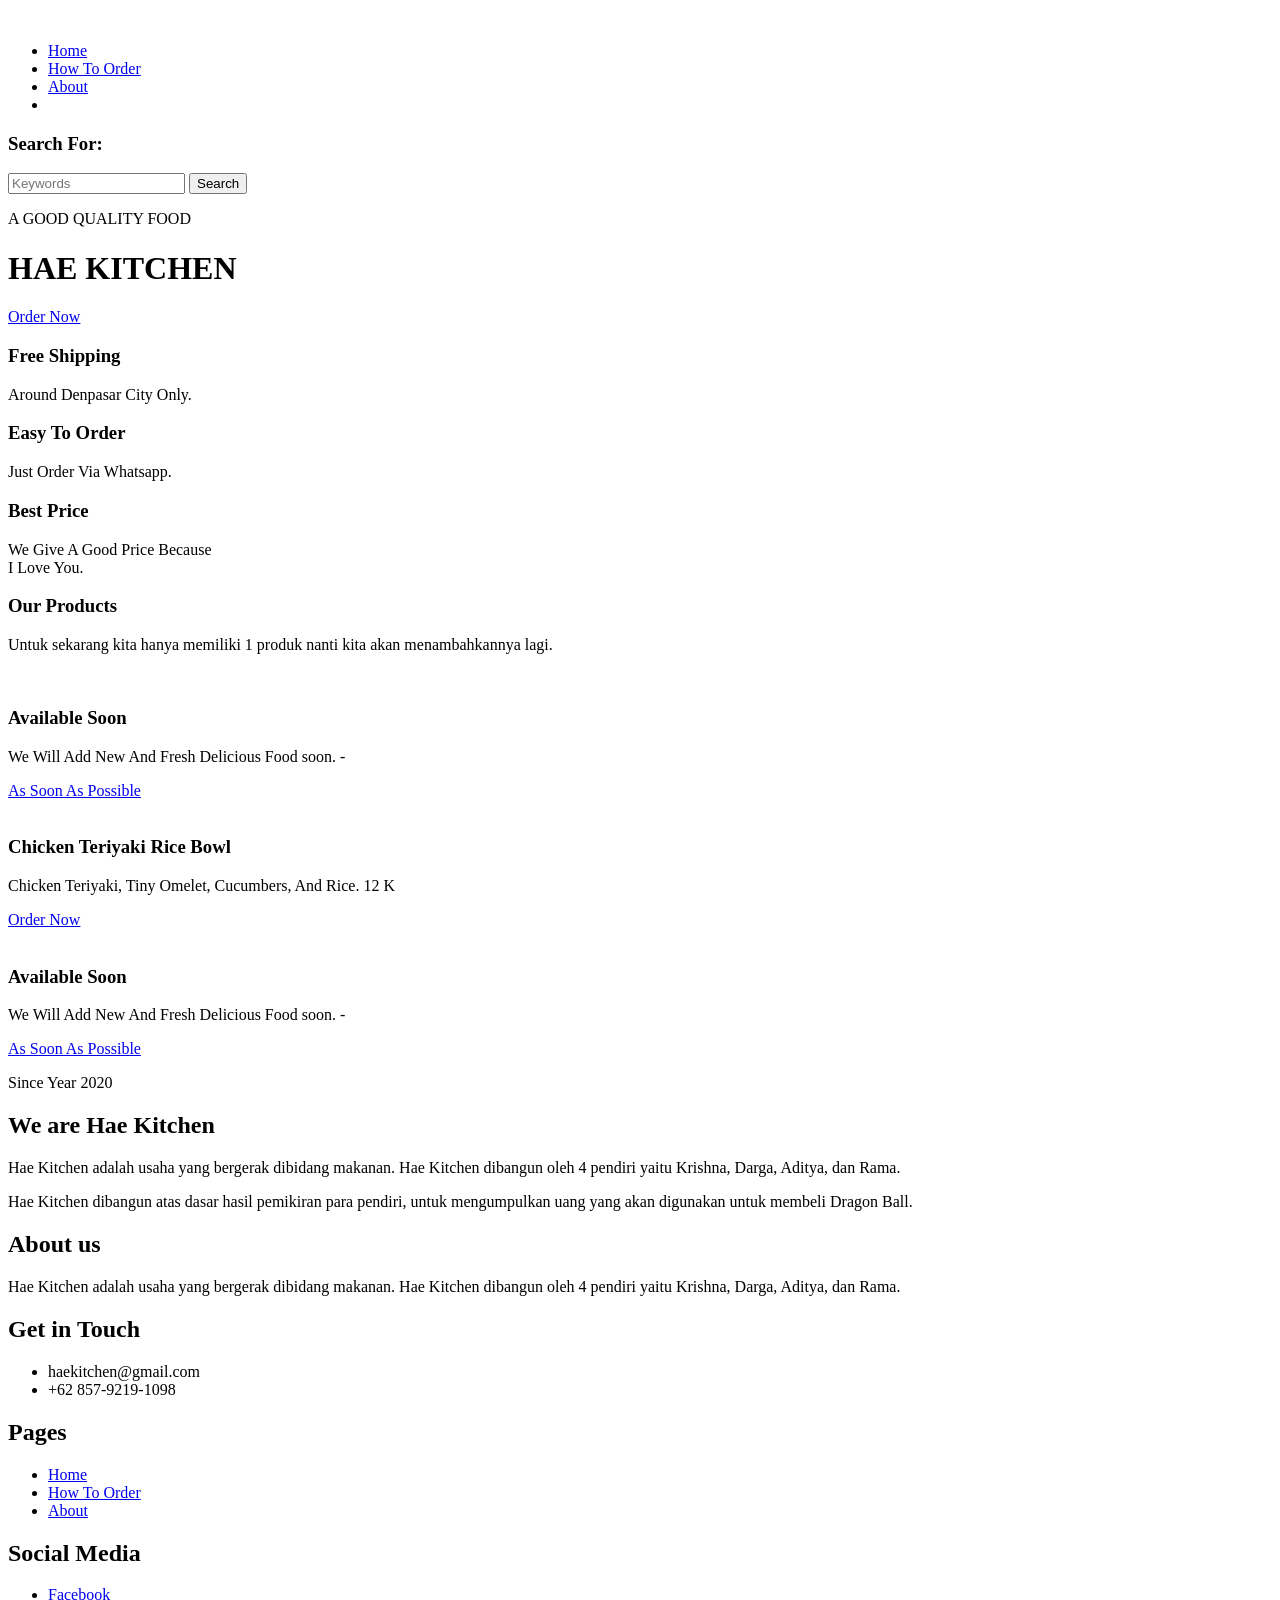
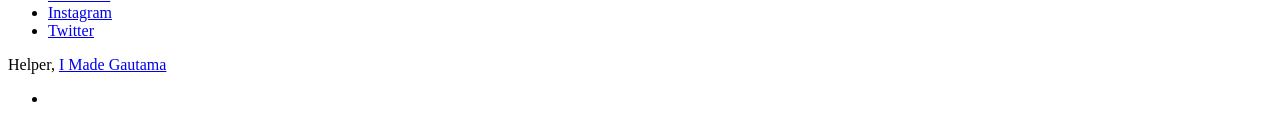
==== index.html @ 439a22c1 "Add files via upload" ====
<!DOCTYPE html>
<html lang="en">
<head>
	<meta charset="UTF-8">
	<meta http-equiv="X-UA-Compatible" content="IE=edge">
	<meta name="viewport" content="width=device-width, initial-scale=1">
	<meta name="description" content="Responsive Bootstrap4 Shop Template">

	<!-- title -->
	<title>Hae Kitchen</title>

	<!-- favicon -->
	<link rel="shortcut icon" type="image/png" href="assets/img/favicon-1.png">
	<!-- google font -->
	<link href="https://fonts.googleapis.com/css?family=Open+Sans:300,400,700" rel="stylesheet">
	<link href="https://fonts.googleapis.com/css?family=Poppins:400,700&display=swap" rel="stylesheet">
	<!-- fontawesome -->
	<link rel="stylesheet" href="assets/css/all.min.css">
	<!-- bootstrap -->
	<link rel="stylesheet" href="assets/bootstrap/css/bootstrap.min.css">
	<!-- owl carousel -->
	<link rel="stylesheet" href="assets/css/owl.carousel.css">
	<!-- magnific popup -->
	<link rel="stylesheet" href="assets/css/magnific-popup.css">
	<!-- animate css -->
	<link rel="stylesheet" href="assets/css/animate.css">
	<!-- mean menu css -->
	<link rel="stylesheet" href="assets/css/meanmenu.min.css">
	<!-- main style -->
	<link rel="stylesheet" href="assets/css/main.css">
	<!-- responsive -->
	<link rel="stylesheet" href="assets/css/responsive.css">

</head>
<body>
	
	<!--PreLoader-->
    <div class="loader">
        <div class="loader-inner">
            <div class="circle"></div>
        </div>
    </div>
    <!--PreLoader Ends-->
	
	<!-- header -->
	<div class="top-header-area" id="sticker">
		<div class="container">
			<div class="row">
				<div class="col-lg-12 col-sm-12 text-center">
					<div class="main-menu-wrap">
						<!-- logo -->
						<div class="site-logo">
							<a href="index.html">
								<img src="assets/img/logo2.png" alt="">
							</a>	
						</div>
						<!-- logo -->

						<!-- menu start -->
						<nav class="main-menu">
							<ul>
								<li><a href="index.html">Home</a></li>
								<li><a href="about.html">How To Order</a></li>
								<li><a href="#bawah">About</a></li>
								<li>
									<div class="header-icons">
										<a class="shopping-cart" href="http://gg.gg/ms18u"><i class="fas fa-shopping-cart"></i></a>
										<a class="instagram" href="https://www.instagram.com/hae.kitchen/"><i class="fab fa-instagram"></i></a>
									</div>
								</li>
							</ul>
						</nav>
						<div class="mobile-menu"></div>
						<!-- menu end -->
					</div>
				</div>
			</div>
		</div>
	</div>
	<!-- end header -->
	
	<!-- search area -->
	<div class="search-area">
		<div class="container">
			<div class="row">
				<div class="col-lg-12">
					<span class="close-btn"><i class="fas fa-window-close"></i></span>
					<div class="search-bar">
						<div class="search-bar-tablecell">
							<h3>Search For:</h3>
							<input type="text" placeholder="Keywords">
							<button type="submit">Search <i class="fas fa-search"></i></button>
						</div>
					</div>
				</div>
			</div>
		</div>
	</div>
	<!-- end search area -->

	<!-- hero area -->
	<div class="hero-area hero-bg">
		<div class="container">
			<div class="row">
				<div class="col-lg-9 offset-lg-2 text-center">
					<div class="hero-text">
						<div class="hero-text-tablecell">
							<p class="subtitle">A GOOD QUALITY FOOD</p>
							<h1>HAE KITCHEN</h1>
							<div class="hero-btns">
								<a href="http://gg.gg/ms18u" class="boxed-btn "><i class="fas fa-shopping-cart"></i> Order Now</a>
							</div>
						</div>
					</div>
				</div>
			</div>
		</div>
	</div>
	<!-- end hero area -->

	<!-- features list section -->
	<div class="list-section pt-80 pb-80">
		<div class="container">

			<div class="row">
				<div class="col-lg-4 col-md-6 mb-4 mb-lg-0">
					<div class="list-box d-flex align-items-center">
						<div class="list-icon">
							<i class="fas fa-shipping-fast"></i>
						</div>
						<div class="content">
							<h3>Free Shipping</h3>
							<p>Around Denpasar City Only.</p>
						</div>
					</div>
				</div>
				<div class="col-lg-4 col-md-6 mb-4 mb-lg-0">
					<div class="list-box d-flex align-items-center">
						<div class="list-icon">
							<i class="fas fa-phone-volume"></i>
						</div>
						<div class="content">
							<h3>Easy To Order</h3>
							<p>Just Order Via Whatsapp.</p>
						</div>
					</div>
				</div>
				<div class="col-lg-4 col-md-6">
					<div class="list-box d-flex justify-content-start align-items-center">
						<div class="list-icon">
							<i class="fas fa-money-bill-alt"></i>
						</div>
						<div class="content">
							<h3>Best Price</h3>
							<p>We Give A Good Price Because <br>I Love You.</p>
						</div>
					</div>
				</div>
			</div>

		</div>
	</div>
	<!-- end features list section -->

	<!-- product section -->
	<div class="product-section mt-150 mb-150">
		<div class="container">
			<div class="row">
				<div class="col-lg-8 offset-lg-2 text-center">
					<div class="section-title">	
						<h3><span class="black-text">Our</span> Products</h3>
						<p>Untuk sekarang kita hanya memiliki 1 produk nanti kita akan menambahkannya lagi.</p>
					</div>
				</div>
			</div>

			<div class="row">
				<div class="col-lg-4 col-md-6 text-center">
					<div class="single-product-item">
						<div class="product-image">
							<a href="single-product.html"><img src="assets/img/products/product-img-1.jpg" alt=""></a>
						</div>
						<h3>Available Soon</h3>
						<p class="product-price"><span>We Will Add New And Fresh Delicious Food soon.</span> - <br></p>
						<a href="index.html" class="cart-btn"><i class="fas fa-utensils"></i>As Soon As Possible</a>
					</div>
				</div>
				<div class="col-lg-4 col-md-6 text-center">
					<div class="single-product-item">
						<div class="product-image">
							<a href="single-product.html"><img src="assets/img/products/product-img-2.jpg" alt=""></a>
						</div>
						<h3>Chicken Teriyaki Rice Bowl</h3>
						<p class="product-price"><span>Chicken Teriyaki, Tiny Omelet, Cucumbers, And Rice.</span> 12 K </p>
						<a href="http://gg.gg/mrpn4" class="cart-btn"><i class="fas fa-shopping-cart"></i> Order Now</a>
					</div>
				</div>
				<div class="col-lg-4 col-md-6 offset-md-3 offset-lg-0 text-center">
					<div class="single-product-item">
						<div class="product-image">
							<a href="single-product.html"><img src="assets/img/products/product-img-3.jpg" alt=""></a>
						</div>
						<h3>Available Soon</h3>
						<p class="product-price"><span>We Will Add New And Fresh Delicious Food soon.</span> - <br></p>
						<a href="index.html" class="cart-btn"><i class="fas fa-utensils"></i>As Soon As Possible</a>
						<div id="bawah"></div>
					</div>
				</div>
			</div>
		</div>
	</div>
	<!-- end product section -->

	
	<!-- advertisement section -->
	<div class="abt-section mb-150">
		<div class="container">
			<div class="row">
				<div class="col-lg-6 col-md-12">
					<div class="abt-bg">
					</div>
				</div>
				<div class="col-lg-6 col-md-12">
					<div class="abt-text">
						<p class="top-sub">Since Year 2020</p>
						<h2>We are Hae Kitchen</h2>
						<p>Hae Kitchen adalah usaha yang bergerak dibidang makanan. Hae Kitchen dibangun oleh 4 pendiri yaitu Krishna, Darga, Aditya, dan Rama.</p>
						<p>Hae Kitchen dibangun atas dasar hasil pemikiran para pendiri, untuk mengumpulkan uang yang akan digunakan untuk membeli Dragon Ball.</p>

					</div>
				</div>
			</div>
		</div>
	</div>
	<!-- end advertisement section -->
	
	<!-- footer -->
	<div class="footer-area">
		<div class="container">
			<div class="row">
				<div class="col-lg-3 col-md-6">
					<div class="footer-box about-widget">
						<h2 class="widget-title">About us</h2>
						<p>Hae Kitchen adalah usaha yang bergerak dibidang makanan. Hae Kitchen dibangun oleh 4 pendiri yaitu Krishna, Darga, Aditya, dan Rama.</p>
					</div>
				</div>
				<div class="col-lg-3 col-md-6">
					<div class="footer-box get-in-touch">
						<h2 class="widget-title">Get in Touch</h2>
						<ul>
							<li>haekitchen@gmail.com</li>
							<li>+62 857-9219-1098</li>
						</ul>
					</div>
				</div>
				<div class="col-lg-3 col-md-6">
					<div class="footer-box pages">
						<h2 class="widget-title">Pages</h2>
						<ul>
							<li><a href="index.html">Home</a></li>
							<li><a href="#about.html">How To Order</a></li>
							<li><a href="#bawah">About</a></li>
						</ul>
					</div>
				</div>
				<div class="col-lg-3 col-md-6">
					<div class="footer-box pages">
						<h2 class="widget-title">Social Media</h2>
						<ul>
							<li><a href="#" target="_blank">Facebook</a></li>
							<li><a href="https://www.instagram.com/hae.kitchen/" target="_blank">Instagram</i></a></li>
							<li><a href="#" target="_blank">Twitter</i></a></li>
						</ul>
					</div>
				</div>
			</div>
		</div>
	</div>
	<!-- end footer -->
	
	<!-- copyright -->
	<div class="copyright">
		<div class="container">
			<div class="row">
				<div class="col-lg-6 col-md-12">
					<p>Helper, <a href="https://www.instagram.com/imadegautama/">I Made Gautama</a></p>
				</div>
				<div class="col-lg-6 text-right col-md-12">
					<div class="social-icons">
						<ul>
							<li><a href="https://www.instagram.com/imadegautama/" target="_blank"><i class="fab fa-instagram"></i></a></li>
						</ul>
					</div>
				</div>
			</div>
		</div>
	</div>
	<!-- end copyright -->
	
	<!-- jquery -->
	<script src="assets/js/jquery-1.11.3.min.js"></script>
	<!-- bootstrap -->
	<script src="assets/bootstrap/js/bootstrap.min.js"></script>
	<!-- count down -->
	<script src="assets/js/jquery.countdown.js"></script>
	<!-- isotope -->
	<script src="assets/js/jquery.isotope-3.0.6.min.js"></script>
	<!-- waypoints -->
	<script src="assets/js/waypoints.js"></script>
	<!-- owl carousel -->
	<script src="assets/js/owl.carousel.min.js"></script>
	<!-- magnific popup -->
	<script src="assets/js/jquery.magnific-popup.min.js"></script>
	<!-- mean menu -->
	<script src="assets/js/jquery.meanmenu.min.js"></script>
	<!-- sticker js -->
	<script src="assets/js/sticker.js"></script>
	<!-- main js -->
	<script src="assets/js/main.js"></script>

</body>
</html>
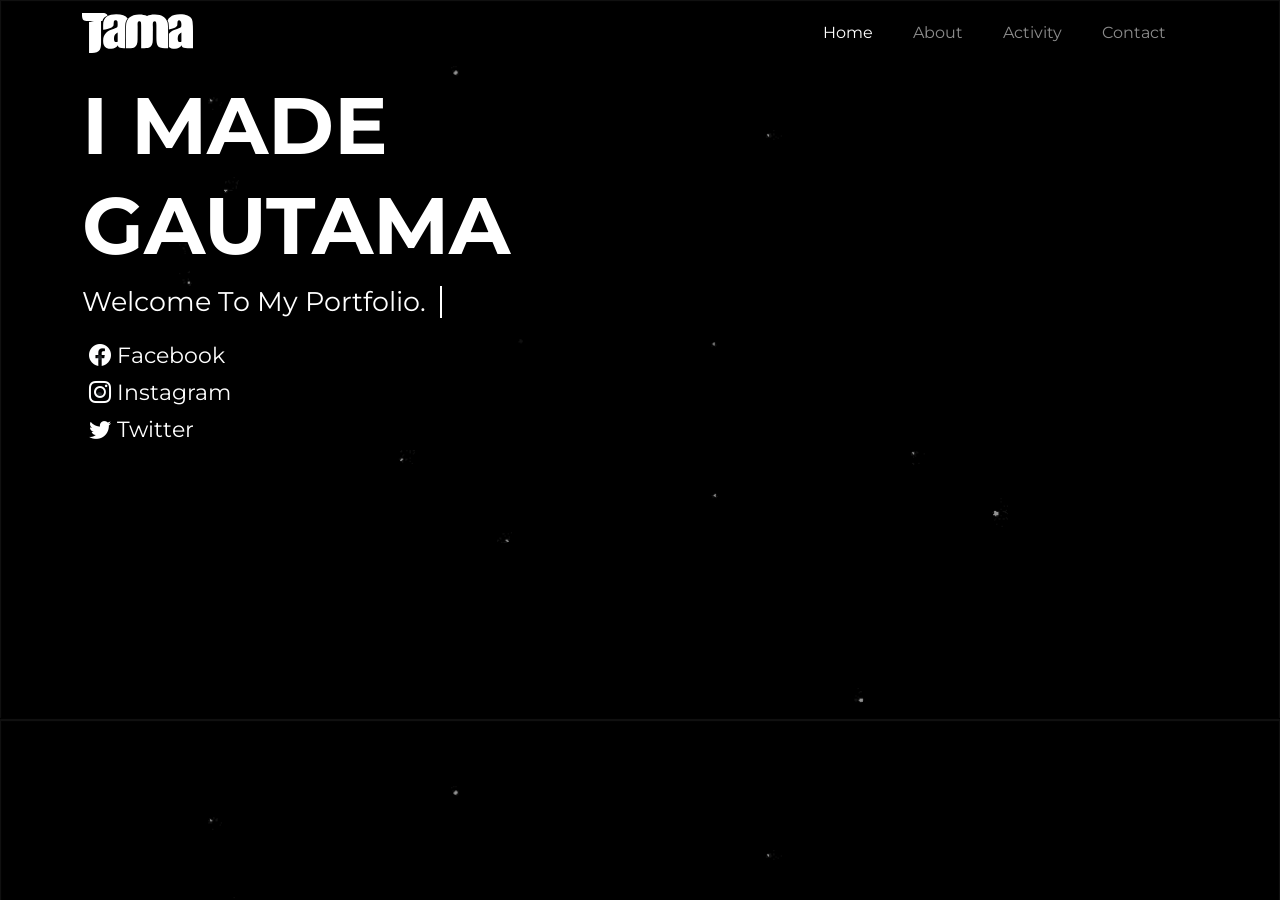
==== commit cc1834ee: "First upload" ====
--- a/index.html
+++ b/index.html
@@ -1,322 +1,64 @@
-<!DOCTYPE html>
-<html lang="en">
-<head>
-	<meta charset="UTF-8">
-	<meta http-equiv="X-UA-Compatible" content="IE=edge">
-	<meta name="viewport" content="width=device-width, initial-scale=1">
-	<meta name="description" content="Responsive Bootstrap4 Shop Template">
-
-	<!-- title -->
-	<title>Hae Kitchen</title>
-
-	<!-- favicon -->
-	<link rel="shortcut icon" type="image/png" href="assets/img/favicon-1.png">
-	<!-- google font -->
-	<link href="https://fonts.googleapis.com/css?family=Open+Sans:300,400,700" rel="stylesheet">
-	<link href="https://fonts.googleapis.com/css?family=Poppins:400,700&display=swap" rel="stylesheet">
-	<!-- fontawesome -->
-	<link rel="stylesheet" href="assets/css/all.min.css">
-	<!-- bootstrap -->
-	<link rel="stylesheet" href="assets/bootstrap/css/bootstrap.min.css">
-	<!-- owl carousel -->
-	<link rel="stylesheet" href="assets/css/owl.carousel.css">
-	<!-- magnific popup -->
-	<link rel="stylesheet" href="assets/css/magnific-popup.css">
-	<!-- animate css -->
-	<link rel="stylesheet" href="assets/css/animate.css">
-	<!-- mean menu css -->
-	<link rel="stylesheet" href="assets/css/meanmenu.min.css">
-	<!-- main style -->
-	<link rel="stylesheet" href="assets/css/main.css">
-	<!-- responsive -->
-	<link rel="stylesheet" href="assets/css/responsive.css">
-
-</head>
-<body>
-	
-	<!--PreLoader-->
-    <div class="loader">
-        <div class="loader-inner">
-            <div class="circle"></div>
-        </div>
-    </div>
-    <!--PreLoader Ends-->
-	
-	<!-- header -->
-	<div class="top-header-area" id="sticker">
-		<div class="container">
-			<div class="row">
-				<div class="col-lg-12 col-sm-12 text-center">
-					<div class="main-menu-wrap">
-						<!-- logo -->
-						<div class="site-logo">
-							<a href="index.html">
-								<img src="assets/img/logo2.png" alt="">
-							</a>	
-						</div>
-						<!-- logo -->
-
-						<!-- menu start -->
-						<nav class="main-menu">
-							<ul>
-								<li><a href="index.html">Home</a></li>
-								<li><a href="about.html">How To Order</a></li>
-								<li><a href="#bawah">About</a></li>
-								<li>
-									<div class="header-icons">
-										<a class="shopping-cart" href="http://gg.gg/ms18u"><i class="fas fa-shopping-cart"></i></a>
-										<a class="instagram" href="https://www.instagram.com/hae.kitchen/"><i class="fab fa-instagram"></i></a>
-									</div>
-								</li>
-							</ul>
-						</nav>
-						<div class="mobile-menu"></div>
-						<!-- menu end -->
-					</div>
-				</div>
-			</div>
-		</div>
-	</div>
-	<!-- end header -->
-	
-	<!-- search area -->
-	<div class="search-area">
-		<div class="container">
-			<div class="row">
-				<div class="col-lg-12">
-					<span class="close-btn"><i class="fas fa-window-close"></i></span>
-					<div class="search-bar">
-						<div class="search-bar-tablecell">
-							<h3>Search For:</h3>
-							<input type="text" placeholder="Keywords">
-							<button type="submit">Search <i class="fas fa-search"></i></button>
-						</div>
-					</div>
-				</div>
-			</div>
-		</div>
-	</div>
-	<!-- end search area -->
-
-	<!-- hero area -->
-	<div class="hero-area hero-bg">
-		<div class="container">
-			<div class="row">
-				<div class="col-lg-9 offset-lg-2 text-center">
-					<div class="hero-text">
-						<div class="hero-text-tablecell">
-							<p class="subtitle">A GOOD QUALITY FOOD</p>
-							<h1>HAE KITCHEN</h1>
-							<div class="hero-btns">
-								<a href="http://gg.gg/ms18u" class="boxed-btn "><i class="fas fa-shopping-cart"></i> Order Now</a>
-							</div>
-						</div>
-					</div>
-				</div>
-			</div>
-		</div>
-	</div>
-	<!-- end hero area -->
-
-	<!-- features list section -->
-	<div class="list-section pt-80 pb-80">
-		<div class="container">
-
-			<div class="row">
-				<div class="col-lg-4 col-md-6 mb-4 mb-lg-0">
-					<div class="list-box d-flex align-items-center">
-						<div class="list-icon">
-							<i class="fas fa-shipping-fast"></i>
-						</div>
-						<div class="content">
-							<h3>Free Shipping</h3>
-							<p>Around Denpasar City Only.</p>
-						</div>
-					</div>
-				</div>
-				<div class="col-lg-4 col-md-6 mb-4 mb-lg-0">
-					<div class="list-box d-flex align-items-center">
-						<div class="list-icon">
-							<i class="fas fa-phone-volume"></i>
-						</div>
-						<div class="content">
-							<h3>Easy To Order</h3>
-							<p>Just Order Via Whatsapp.</p>
-						</div>
-					</div>
-				</div>
-				<div class="col-lg-4 col-md-6">
-					<div class="list-box d-flex justify-content-start align-items-center">
-						<div class="list-icon">
-							<i class="fas fa-money-bill-alt"></i>
-						</div>
-						<div class="content">
-							<h3>Best Price</h3>
-							<p>We Give A Good Price Because <br>I Love You.</p>
-						</div>
-					</div>
-				</div>
-			</div>
-
-		</div>
-	</div>
-	<!-- end features list section -->
-
-	<!-- product section -->
-	<div class="product-section mt-150 mb-150">
-		<div class="container">
-			<div class="row">
-				<div class="col-lg-8 offset-lg-2 text-center">
-					<div class="section-title">	
-						<h3><span class="black-text">Our</span> Products</h3>
-						<p>Untuk sekarang kita hanya memiliki 1 produk nanti kita akan menambahkannya lagi.</p>
-					</div>
-				</div>
-			</div>
-
-			<div class="row">
-				<div class="col-lg-4 col-md-6 text-center">
-					<div class="single-product-item">
-						<div class="product-image">
-							<a href="single-product.html"><img src="assets/img/products/product-img-1.jpg" alt=""></a>
-						</div>
-						<h3>Available Soon</h3>
-						<p class="product-price"><span>We Will Add New And Fresh Delicious Food soon.</span> - <br></p>
-						<a href="index.html" class="cart-btn"><i class="fas fa-utensils"></i>As Soon As Possible</a>
-					</div>
-				</div>
-				<div class="col-lg-4 col-md-6 text-center">
-					<div class="single-product-item">
-						<div class="product-image">
-							<a href="single-product.html"><img src="assets/img/products/product-img-2.jpg" alt=""></a>
-						</div>
-						<h3>Chicken Teriyaki Rice Bowl</h3>
-						<p class="product-price"><span>Chicken Teriyaki, Tiny Omelet, Cucumbers, And Rice.</span> 12 K </p>
-						<a href="http://gg.gg/mrpn4" class="cart-btn"><i class="fas fa-shopping-cart"></i> Order Now</a>
-					</div>
-				</div>
-				<div class="col-lg-4 col-md-6 offset-md-3 offset-lg-0 text-center">
-					<div class="single-product-item">
-						<div class="product-image">
-							<a href="single-product.html"><img src="assets/img/products/product-img-3.jpg" alt=""></a>
-						</div>
-						<h3>Available Soon</h3>
-						<p class="product-price"><span>We Will Add New And Fresh Delicious Food soon.</span> - <br></p>
-						<a href="index.html" class="cart-btn"><i class="fas fa-utensils"></i>As Soon As Possible</a>
-						<div id="bawah"></div>
-					</div>
-				</div>
-			</div>
-		</div>
-	</div>
-	<!-- end product section -->
-
-	
-	<!-- advertisement section -->
-	<div class="abt-section mb-150">
-		<div class="container">
-			<div class="row">
-				<div class="col-lg-6 col-md-12">
-					<div class="abt-bg">
-					</div>
-				</div>
-				<div class="col-lg-6 col-md-12">
-					<div class="abt-text">
-						<p class="top-sub">Since Year 2020</p>
-						<h2>We are Hae Kitchen</h2>
-						<p>Hae Kitchen adalah usaha yang bergerak dibidang makanan. Hae Kitchen dibangun oleh 4 pendiri yaitu Krishna, Darga, Aditya, dan Rama.</p>
-						<p>Hae Kitchen dibangun atas dasar hasil pemikiran para pendiri, untuk mengumpulkan uang yang akan digunakan untuk membeli Dragon Ball.</p>
-
-					</div>
-				</div>
-			</div>
-		</div>
-	</div>
-	<!-- end advertisement section -->
-	
-	<!-- footer -->
-	<div class="footer-area">
-		<div class="container">
-			<div class="row">
-				<div class="col-lg-3 col-md-6">
-					<div class="footer-box about-widget">
-						<h2 class="widget-title">About us</h2>
-						<p>Hae Kitchen adalah usaha yang bergerak dibidang makanan. Hae Kitchen dibangun oleh 4 pendiri yaitu Krishna, Darga, Aditya, dan Rama.</p>
-					</div>
-				</div>
-				<div class="col-lg-3 col-md-6">
-					<div class="footer-box get-in-touch">
-						<h2 class="widget-title">Get in Touch</h2>
-						<ul>
-							<li>haekitchen@gmail.com</li>
-							<li>+62 857-9219-1098</li>
-						</ul>
-					</div>
-				</div>
-				<div class="col-lg-3 col-md-6">
-					<div class="footer-box pages">
-						<h2 class="widget-title">Pages</h2>
-						<ul>
-							<li><a href="index.html">Home</a></li>
-							<li><a href="#about.html">How To Order</a></li>
-							<li><a href="#bawah">About</a></li>
-						</ul>
-					</div>
-				</div>
-				<div class="col-lg-3 col-md-6">
-					<div class="footer-box pages">
-						<h2 class="widget-title">Social Media</h2>
-						<ul>
-							<li><a href="#" target="_blank">Facebook</a></li>
-							<li><a href="https://www.instagram.com/hae.kitchen/" target="_blank">Instagram</i></a></li>
-							<li><a href="#" target="_blank">Twitter</i></a></li>
-						</ul>
-					</div>
-				</div>
-			</div>
-		</div>
-	</div>
-	<!-- end footer -->
-	
-	<!-- copyright -->
-	<div class="copyright">
-		<div class="container">
-			<div class="row">
-				<div class="col-lg-6 col-md-12">
-					<p>Helper, <a href="https://www.instagram.com/imadegautama/">I Made Gautama</a></p>
-				</div>
-				<div class="col-lg-6 text-right col-md-12">
-					<div class="social-icons">
-						<ul>
-							<li><a href="https://www.instagram.com/imadegautama/" target="_blank"><i class="fab fa-instagram"></i></a></li>
-						</ul>
-					</div>
-				</div>
-			</div>
-		</div>
-	</div>
-	<!-- end copyright -->
-	
-	<!-- jquery -->
-	<script src="assets/js/jquery-1.11.3.min.js"></script>
-	<!-- bootstrap -->
-	<script src="assets/bootstrap/js/bootstrap.min.js"></script>
-	<!-- count down -->
-	<script src="assets/js/jquery.countdown.js"></script>
-	<!-- isotope -->
-	<script src="assets/js/jquery.isotope-3.0.6.min.js"></script>
-	<!-- waypoints -->
-	<script src="assets/js/waypoints.js"></script>
-	<!-- owl carousel -->
-	<script src="assets/js/owl.carousel.min.js"></script>
-	<!-- magnific popup -->
-	<script src="assets/js/jquery.magnific-popup.min.js"></script>
-	<!-- mean menu -->
-	<script src="assets/js/jquery.meanmenu.min.js"></script>
-	<!-- sticker js -->
-	<script src="assets/js/sticker.js"></script>
-	<!-- main js -->
-	<script src="assets/js/main.js"></script>
-
-</body>
+<!doctype html>
+<html lang="en">
+  <head>
+    <meta charset="utf-8">
+    <meta http-equiv="X-UA-Compatible" content="IE=edge">
+    <meta name="viewport" content="width=device-width, initial-scale=1">
+    <title>I Made Gautama</title>
+   
+    <!-- CSS -->
+    <link href="https://cdn.jsdelivr.net/npm/bootstrap@5.0.2/dist/css/bootstrap.min.css" rel="stylesheet" integrity="sha384-EVSTQN3/azprG1Anm3QDgpJLIm9Nao0Yz1ztcQTwFspd3yD65VohhpuuCOmLASjC" crossorigin="anonymous">
+    <link rel="stylesheet" href="style.css">
+    <link rel="stylesheet" href="hamburger.css">
+    <link rel="stylesheet" href="typewriter.css">
+
+    <!-- Bootstrap Icon -->
+    <link rel="stylesheet" href="https://cdn.jsdelivr.net/npm/bootstrap-icons@1.3.0/font/bootstrap-icons.css" />
+
+  </head>
+  <body>
+    <!-- Navbar -->
+    <nav class="navbar navbar-expand-sm navbar-dark">
+        <div class="container">
+          <a class="navbar-brand" href="#">
+              <img src="logo-tama.svg" alt="Logo Tama" height="40">
+          </a>
+          <button class="navbar-toggler collapsed" type="button" data-bs-toggle="collapse" data-bs-target="#navbarNavAltMarkup" aria-controls="navbarNavAltMarkup" aria-expanded="false" aria-label="Toggle navigation">
+            <span class="toggler-icon top-bar"></span>
+            <span class="toggler-icon middle-bar"></span>
+            <span class="toggler-icon bottom-bar"></span>
+          </button>
+          <div class="collapse navbar-collapse text-center" id="navbarNavAltMarkup">
+            <div class="navbar-nav ms-auto">
+              <a class="nav-link active me-4" aria-current="page" href="#">Home</a>
+              <a class="nav-link me-4" href="#">About</a>
+              <a class="nav-link me-4" href="#">Activity</a>
+              <a class="nav-link me-4" href="#">Contact</a>
+            </div>
+          </div>
+        </div>
+      </nav>
+      <!-- End of Navbar -->
+      <section class="body-teks">
+        <div class="container">
+          <div class="teks-atas">
+            <h1>I MADE</h1>
+            <h1>GAUTAMA</h1>
+              <div class="showcase teks-desc">
+                <h2>Welcome To My Portfolio.</h2>
+              </div>
+                <div class="teks-social">
+                  <ul>
+                      <li><a href="https://www.facebook.com/imade.gautama.7" target="_blank"><i class="bi bi-facebook" style="font-size: 22px;font-style: normal;"> Facebook</i></i></a></li>
+                      <li><a href="https://www.instagram.com/imadegautama/" target="_blank"><i class="bi bi-instagram" style="font-size: 22px;font-style: normal;"> Instagram</i></i></a></li>
+                      <li><a href="https://twitter.com/imadegautama" target="_blank"><i class="bi bi-twitter" style="font-size: 22px;font-style: normal;"> Twitter</i></i></a></li>
+                  </ul>
+                </div> 
+          </div>
+        </div>
+      </section>
+    <!-- JavaScript -->
+    <script src="https://cdn.jsdelivr.net/npm/@popperjs/core@2.9.2/dist/umd/popper.min.js" integrity="sha384-IQsoLXl5PILFhosVNubq5LC7Qb9DXgDA9i+tQ8Zj3iwWAwPtgFTxbJ8NT4GN1R8p" crossorigin="anonymous"></script>
+    <script src="https://cdn.jsdelivr.net/npm/bootstrap@5.0.2/dist/js/bootstrap.min.js" integrity="sha384-cVKIPhGWiC2Al4u+LWgxfKTRIcfu0JTxR+EQDz/bgldoEyl4H0zUF0QKbrJ0EcQF" crossorigin="anonymous"></script>
+  </body>
 </html>
--- a/style.css
+++ b/style.css
@@ -0,0 +1,45 @@
+/* Font */
+@import url('https://fonts.googleapis.com/css2?family=Montserrat:ital,wght@0,100;0,200;0,300;0,400;0,500;0,600;0,700;0,800;0,900;1,100;1,300;1,400;1,500;1,600;1,700;1,800;1,900&display=swap');
+
+body {
+    background-image: url('background.gif');
+    background-size: cover;
+    font-family: 'Montserrat', sans-serif;
+}
+
+.container .teks-atas h1{
+    margin-top: 20px;
+    font-weight: bold;
+    font-size: 80px;
+    line-height: 5rem;
+    color: white;
+}
+
+.teks-desc {
+    margin-top: 20px;
+}
+
+.teks-social {
+    margin-top: 20px;
+}
+
+.container .teks-social li a {
+    text-decoration: none;
+    color: white;
+    line-height: 35px;
+    margin-left: -25px;
+}
+
+.container .teks-social li a:hover {
+    color: rgb(192, 192, 192);
+}
+
+
+@media (min-width: 576px) {
+    .container .teks-social li a {
+        text-decoration: none;
+        color: white;
+        line-height: 35px;
+        margin-left: -25px;
+    }
+}
--- a/hamburger.css
+++ b/hamburger.css
@@ -0,0 +1,63 @@
+/* Remove border from toggler */
+.navbar-toggler {
+    border: 0;
+}
+
+.navbar-toggler:focus,
+.navbar-toggler:active,
+.navbar-toggler-icon:focus {
+    outline: none;
+    box-shadow: none;
+    border: 0;
+}
+
+/* Lines of the Toggler */
+.toggler-icon{
+    width: 30px;
+    height: 3px;
+    background-color: #808080;
+    display: block;
+    transition: all 0.2s;
+}
+
+/* Adds Space between the lines */
+.middle-bar{
+    margin: 5px auto;
+}
+
+/* State when navbar is opened (START) */
+.navbar-toggler .top-bar {
+    transform: rotate(45deg);
+    transform-origin: 10% 10%;
+}
+
+.navbar-toggler .middle-bar {
+    opacity: 0;
+    filter: alpha(opacity=0);
+}
+
+.navbar-toggler .bottom-bar {
+    transform: rotate(-45deg);
+    transform-origin: 10% 90%;
+}
+/* State when navbar is opened (END) */
+
+/* State when navbar is collapsed (START) */
+.navbar-toggler.collapsed .top-bar {
+    transform: rotate(0);
+}
+
+.navbar-toggler.collapsed .middle-bar {
+    opacity: 1;
+    filter: alpha(opacity=100);
+}
+
+.navbar-toggler.collapsed .bottom-bar {
+    transform: rotate(0);
+}
+/* State when navbar is collapsed (END) */
+
+/* Color of Toggler when collapsed */
+.navbar-toggler.collapsed .toggler-icon {
+    background-color: #ffffff;
+}
--- a/typewriter.css
+++ b/typewriter.css
@@ -0,0 +1,29 @@
+.showcase h1{
+      font-size:65px;
+      color: #fff;
+      font-weight: bold;
+      margin-bottom: 30px;
+    }
+    .showcase h2{
+      font-size: 27px;
+      text-transform: capitalize;
+      overflow: hidden;
+      white-space: nowrap;
+      border-right: 2px solid white;
+      color: white;
+      width: 20ch;
+      animation: typist 8s steps(30) infinite, blink step-end 1s infinite;
+      font-weight: 400;
+    }
+    @keyframes typist{
+      0%{width: 0ch;}
+      47%{width: 20ch;}
+      70%{width: 20ch;}
+      75%{width: 0ch;}
+      100%{ width: 0ch;}
+    }
+    @keyframes blink{
+      from, to{border-color: transparent;}
+      50%{border-color: white;}
+    }
+    
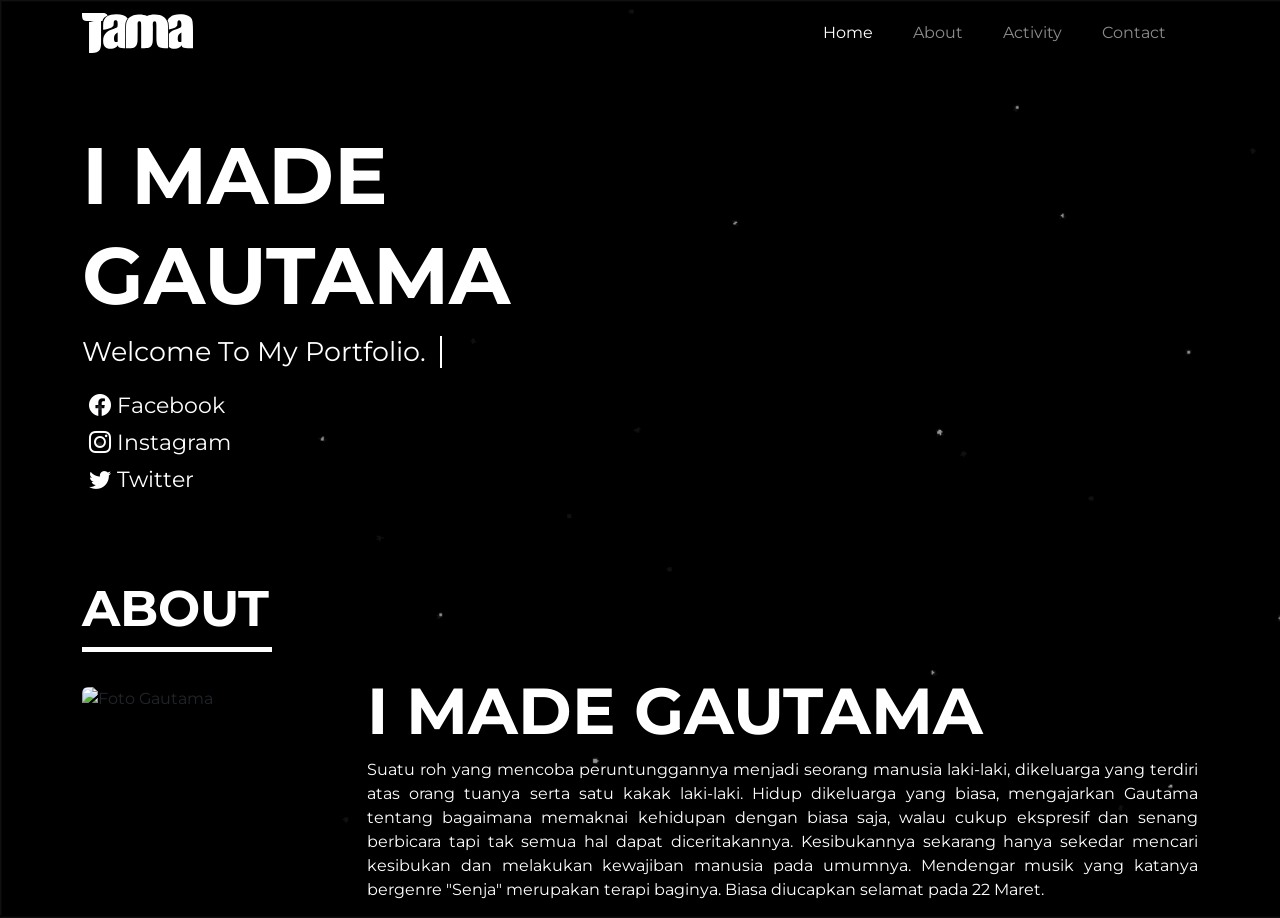
==== commit 6f774454: "Menambahkan section about" ====
--- a/index.html
+++ b/index.html
@@ -31,7 +31,7 @@
           <div class="collapse navbar-collapse text-center" id="navbarNavAltMarkup">
             <div class="navbar-nav ms-auto">
               <a class="nav-link active me-4" aria-current="page" href="#">Home</a>
-              <a class="nav-link me-4" href="#">About</a>
+              <a class="nav-link me-4" href="#about">About</a>
               <a class="nav-link me-4" href="#">Activity</a>
               <a class="nav-link me-4" href="#">Contact</a>
             </div>
@@ -39,7 +39,8 @@
         </div>
       </nav>
       <!-- End of Navbar -->
-      <section class="body-teks">
+      <!-- Home -->
+      <section id="home">
         <div class="container">
           <div class="teks-atas">
             <h1>I MADE</h1>
@@ -57,6 +58,24 @@
           </div>
         </div>
       </section>
+      <!-- End of Home -->
+      <!-- About -->
+      <section id="about">
+        <div class="container">
+          <div class="judul">
+            <h1>ABOUT</h1>
+          </div>
+          <div class="row image-about">
+            <div class="col-lg-3 ">
+              <img src="photo.png" alt="Foto Gautama" class="img-fluid rounded halo">
+            </div>
+            <div class="col-lg-9">
+              <h2>I MADE GAUTAMA</h2>
+              <p>Suatu roh yang mencoba peruntunggannya menjadi seorang manusia laki-laki, dikeluarga yang terdiri atas orang tuanya serta satu kakak laki-laki. Hidup dikeluarga yang biasa, mengajarkan Gautama tentang bagaimana memaknai kehidupan dengan biasa saja, walau cukup ekspresif dan senang berbicara tapi tak semua hal dapat diceritakannya. Kesibukannya sekarang hanya sekedar mencari kesibukan dan melakukan kewajiban manusia pada umumnya. Mendengar musik yang katanya bergenre "Senja" merupakan terapi baginya. Biasa diucapkan selamat pada 22 Maret.</p>
+            </div>
+          </div>
+        </div>
+      </section>
     <!-- JavaScript -->
     <script src="https://cdn.jsdelivr.net/npm/@popperjs/core@2.9.2/dist/umd/popper.min.js" integrity="sha384-IQsoLXl5PILFhosVNubq5LC7Qb9DXgDA9i+tQ8Zj3iwWAwPtgFTxbJ8NT4GN1R8p" crossorigin="anonymous"></script>
     <script src="https://cdn.jsdelivr.net/npm/bootstrap@5.0.2/dist/js/bootstrap.min.js" integrity="sha384-cVKIPhGWiC2Al4u+LWgxfKTRIcfu0JTxR+EQDz/bgldoEyl4H0zUF0QKbrJ0EcQF" crossorigin="anonymous"></script>
--- a/style.css
+++ b/style.css
@@ -7,11 +7,14 @@
     font-family: 'Montserrat', sans-serif;
 }
 
+#home .container {
+    margin-top: 70px;
+}
 .container .teks-atas h1{
     margin-top: 20px;
     font-weight: bold;
-    font-size: 80px;
-    line-height: 5rem;
+    font-size: 59px;
+    line-height: 3rem;
     color: white;
 }
 
@@ -34,12 +37,83 @@
     color: rgb(192, 192, 192);
 }
 
+#about {
+    padding-top: 4rem;
+}
+
+.judul::after{
+    content: "";
+    display:block;
+    border-bottom: 5px solid white;
+    width: 190px;
+    margin:auto  
+}
+
+.container .judul h1{
+    font-weight: bold;
+    font-size: 50px;
+    color: white;
+    text-align: center;
+}
+.image-about{
+    margin-top: 20px;
+    text-align: center;
+}
+.image-about img {
+    width: 210px;
+
+}
+
+
+.image-about h2 {
+    font-weight: bold;
+    color: white;
+    font-size: 65px;
+}
+
+.image-about p {
+    color: white;
+    text-align: center;
+}
 
 @media (min-width: 576px) {
-    .container .teks-social li a {
-        text-decoration: none;
-        color: white;
-        line-height: 35px;
-        margin-left: -25px;
+
+.container .teks-atas h1 {
+    margin-top: 20px;
+    font-weight: bold;
+    font-size: 80px;
+    line-height: 5rem;
+    color: white;
     }
+
+}
+
+@media (min-width: 992px){
+.image-about img {
+    width: 210px;
+    margin-top: 15px;  
+    margin-left: 0px;  
+    }
+.container .judul h1{
+    font-weight: bold;
+    font-size: 50px;
+    color: white;
+    text-align: left;
+}
+.judul::after{
+    content: "";
+    display:block;
+    border-bottom: 5px solid white;
+    width: 190px; 
+    margin: 0;
+}
+.image-about{
+    margin-top: 20px;
+    text-align: left;
+}
+
+.image-about p {
+    color: white;
+    text-align: justify;
+}
 }
--- a/typewriter.css
+++ b/typewriter.css
@@ -5,7 +5,7 @@
       margin-bottom: 30px;
     }
     .showcase h2{
-      font-size: 27px;
+      font-size: 24px;
       text-transform: capitalize;
       overflow: hidden;
       white-space: nowrap;
@@ -26,4 +26,10 @@
       from, to{border-color: transparent;}
       50%{border-color: white;}
     }
-    +
+    @media (min-width: 576px) {
+      .showcase h2 {
+        font-size: 27px;
+      }
+
+        }
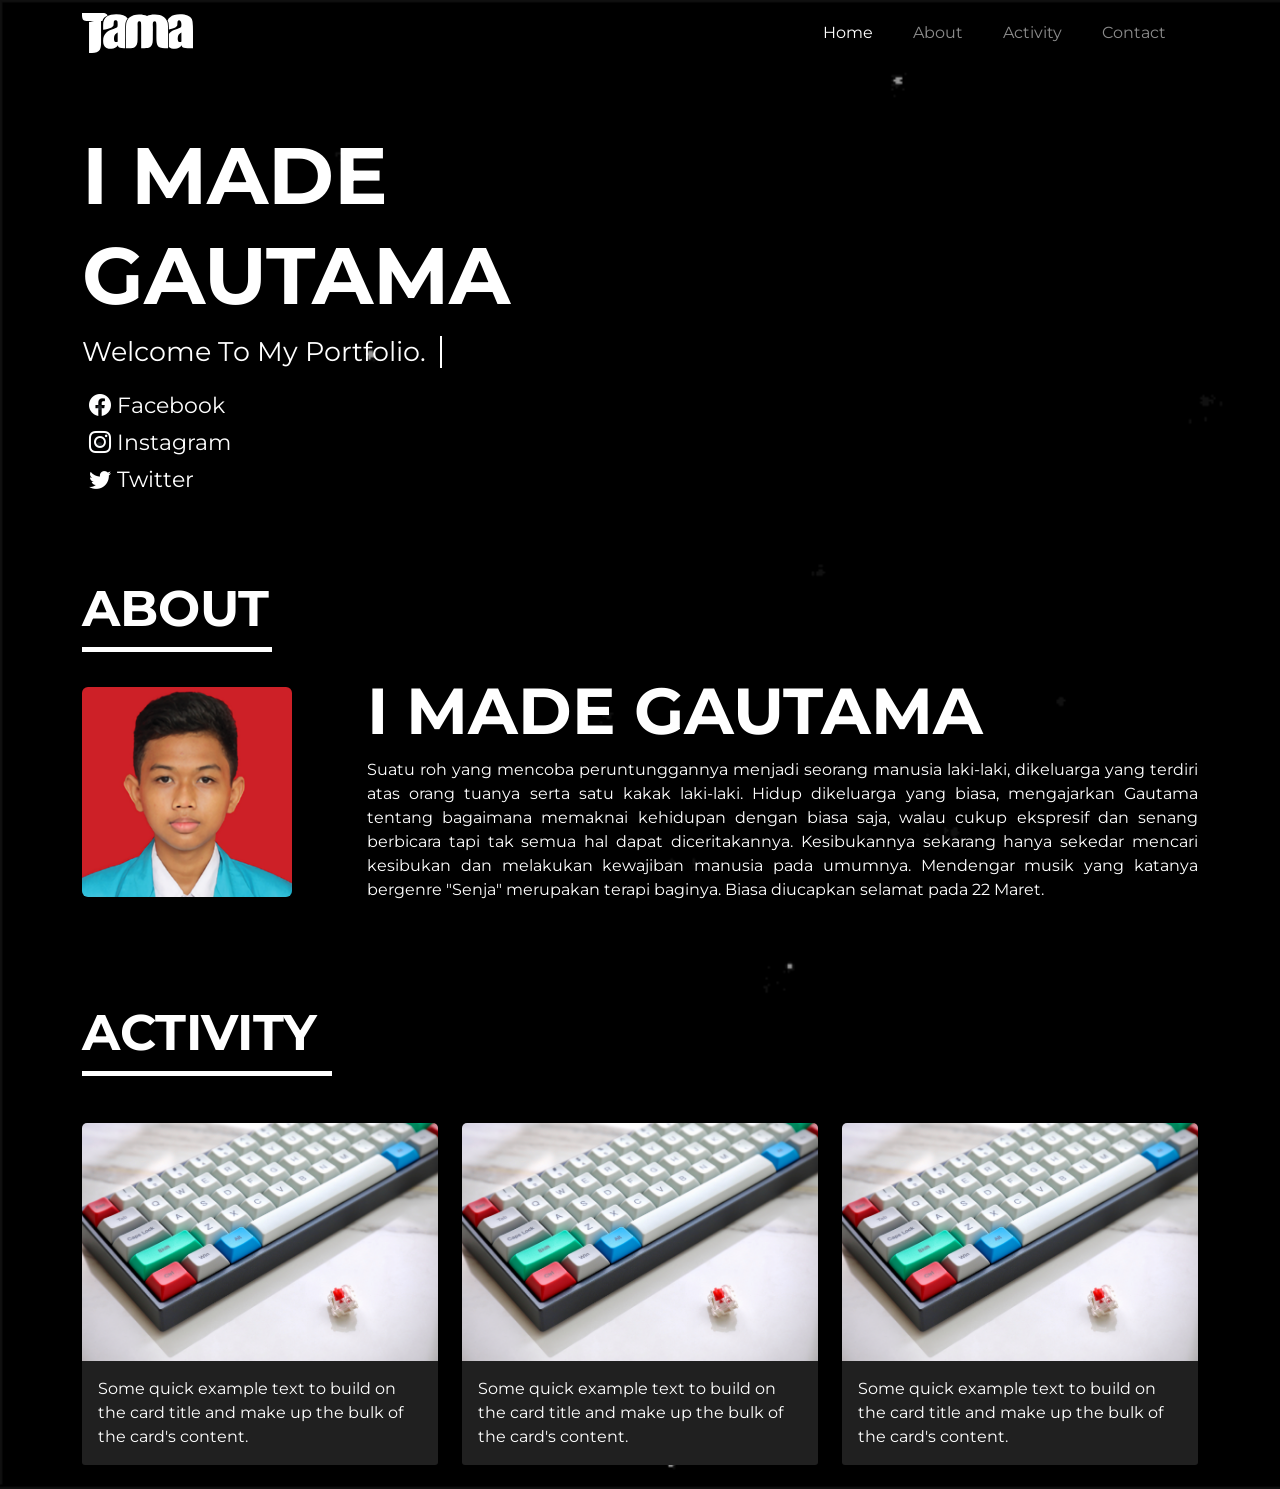
==== commit 7e32138f: "Menambahkan section kegiatan" ====
--- a/index.html
+++ b/index.html
@@ -32,7 +32,7 @@
             <div class="navbar-nav ms-auto">
               <a class="nav-link active me-4" aria-current="page" href="#">Home</a>
               <a class="nav-link me-4" href="#about">About</a>
-              <a class="nav-link me-4" href="#">Activity</a>
+              <a class="nav-link me-4" href="#activity">Activity</a>
               <a class="nav-link me-4" href="#">Contact</a>
             </div>
           </div>
@@ -62,16 +62,50 @@
       <!-- About -->
       <section id="about">
         <div class="container">
-          <div class="judul">
+          <div class="judul-about">
             <h1>ABOUT</h1>
           </div>
           <div class="row image-about">
             <div class="col-lg-3 ">
-              <img src="photo.png" alt="Foto Gautama" class="img-fluid rounded halo">
+              <img src="photo.png" alt="Foto Gautama" class="img-fluid rounded ">
             </div>
             <div class="col-lg-9">
               <h2>I MADE GAUTAMA</h2>
               <p>Suatu roh yang mencoba peruntunggannya menjadi seorang manusia laki-laki, dikeluarga yang terdiri atas orang tuanya serta satu kakak laki-laki. Hidup dikeluarga yang biasa, mengajarkan Gautama tentang bagaimana memaknai kehidupan dengan biasa saja, walau cukup ekspresif dan senang berbicara tapi tak semua hal dapat diceritakannya. Kesibukannya sekarang hanya sekedar mencari kesibukan dan melakukan kewajiban manusia pada umumnya. Mendengar musik yang katanya bergenre "Senja" merupakan terapi baginya. Biasa diucapkan selamat pada 22 Maret.</p>
+            </div>
+          </div>
+        </div>
+      </section>
+      <!-- End of About -->
+      <section id="activity">
+        <div class="container">
+          <div class="judul-activity">
+            <h1>ACTIVITY</h1>
+          </div>
+          <div class="row activity-content">
+            <div class="col-md-4 mb-4">
+              <div class="card">
+                <img src="project.jpg" class="card-img-top" alt="asas">
+                <div class="card-body">
+                  <p class="card-text">Some quick example text to build on the card title and make up the bulk of the card's content.</p>
+                </div>
+              </div>
+            </div>
+            <div class="col-md-4 mb-4">
+              <div class="card">
+                <img src="project.jpg" class="card-img-top" alt="asas">
+                <div class="card-body">
+                  <p class="card-text">Some quick example text to build on the card title and make up the bulk of the card's content.</p>
+                </div>
+              </div>
+            </div>
+            <div class="col-md-4 mb-4">
+              <div class="card">
+                <img src="project.jpg" class="card-img-top" alt="asas">
+                <div class="card-body">
+                  <p class="card-text">Some quick example text to build on the card title and make up the bulk of the card's content.</p>
+                </div>
+              </div>
             </div>
           </div>
         </div>
--- a/style.css
+++ b/style.css
@@ -41,7 +41,7 @@
     padding-top: 4rem;
 }
 
-.judul::after{
+.judul-about::after{
     content: "";
     display:block;
     border-bottom: 5px solid white;
@@ -49,12 +49,28 @@
     margin:auto  
 }
 
-.container .judul h1{
+.container .judul-about h1{
     font-weight: bold;
     font-size: 50px;
     color: white;
     text-align: center;
 }
+
+.judul-activity::after{
+    content: "";
+    display:block;
+    border-bottom: 5px solid white;
+    width: 250px;
+    margin:auto  
+}
+
+.container .judul-activity h1{
+    font-weight: bold;
+    font-size: 50px;
+    color: white;
+    text-align: center;
+}
+
 .image-about{
     margin-top: 20px;
     text-align: center;
@@ -64,17 +80,47 @@
 
 }
 
-
 .image-about h2 {
     font-weight: bold;
     color: white;
-    font-size: 65px;
+    font-size: 63px;
 }
 
 .image-about p {
     color: white;
     text-align: center;
 }
+
+#activity {
+    padding-top: 85px;
+}
+.activity-content {
+    margin-top: 47px;
+}
+
+.card{
+    transition: 0.4s;
+    background-color: black;
+    border: 0;
+}
+
+.card-body{
+    background-color: rgb(32, 32, 32);
+    border-bottom-right-radius: calc(.25rem - 1px);
+    border-bottom-left-radius: calc(.25rem - 1px);
+    color: white;
+}
+
+
+.card:hover, .card-body:hover{
+    transition: 0.3s;
+    box-shadow: 0px 0px 10px 1px rgba(255,255,255,0.52);
+    -webkit-box-shadow: 0px 0px 10px 1px rgba(255,255,255,0.52);
+    -moz-box-shadow: 0px 0px 10px 1px rgba(255,255,255,0.52);
+    background-color: white;
+    color: black;
+}
+
 
 @media (min-width: 576px) {
 
@@ -94,17 +140,30 @@
     margin-top: 15px;  
     margin-left: 0px;  
     }
-.container .judul h1{
+.container .judul-about h1{
     font-weight: bold;
     font-size: 50px;
     color: white;
     text-align: left;
 }
-.judul::after{
+.judul-about::after{
     content: "";
     display:block;
     border-bottom: 5px solid white;
     width: 190px; 
+    margin: 0;
+}
+.container .judul-activity h1{
+    font-weight: bold;
+    font-size: 50px;
+    color: white;
+    text-align: left;
+}
+.judul-activity::after{
+    content: "";
+    display:block;
+    border-bottom: 5px solid white;
+    width: 250px; 
     margin: 0;
 }
 .image-about{
@@ -116,4 +175,10 @@
     color: white;
     text-align: justify;
 }
+
+.image-about h2 {
+    font-weight: bold;
+    color: white;
+    font-size: 65px;
+}
 }
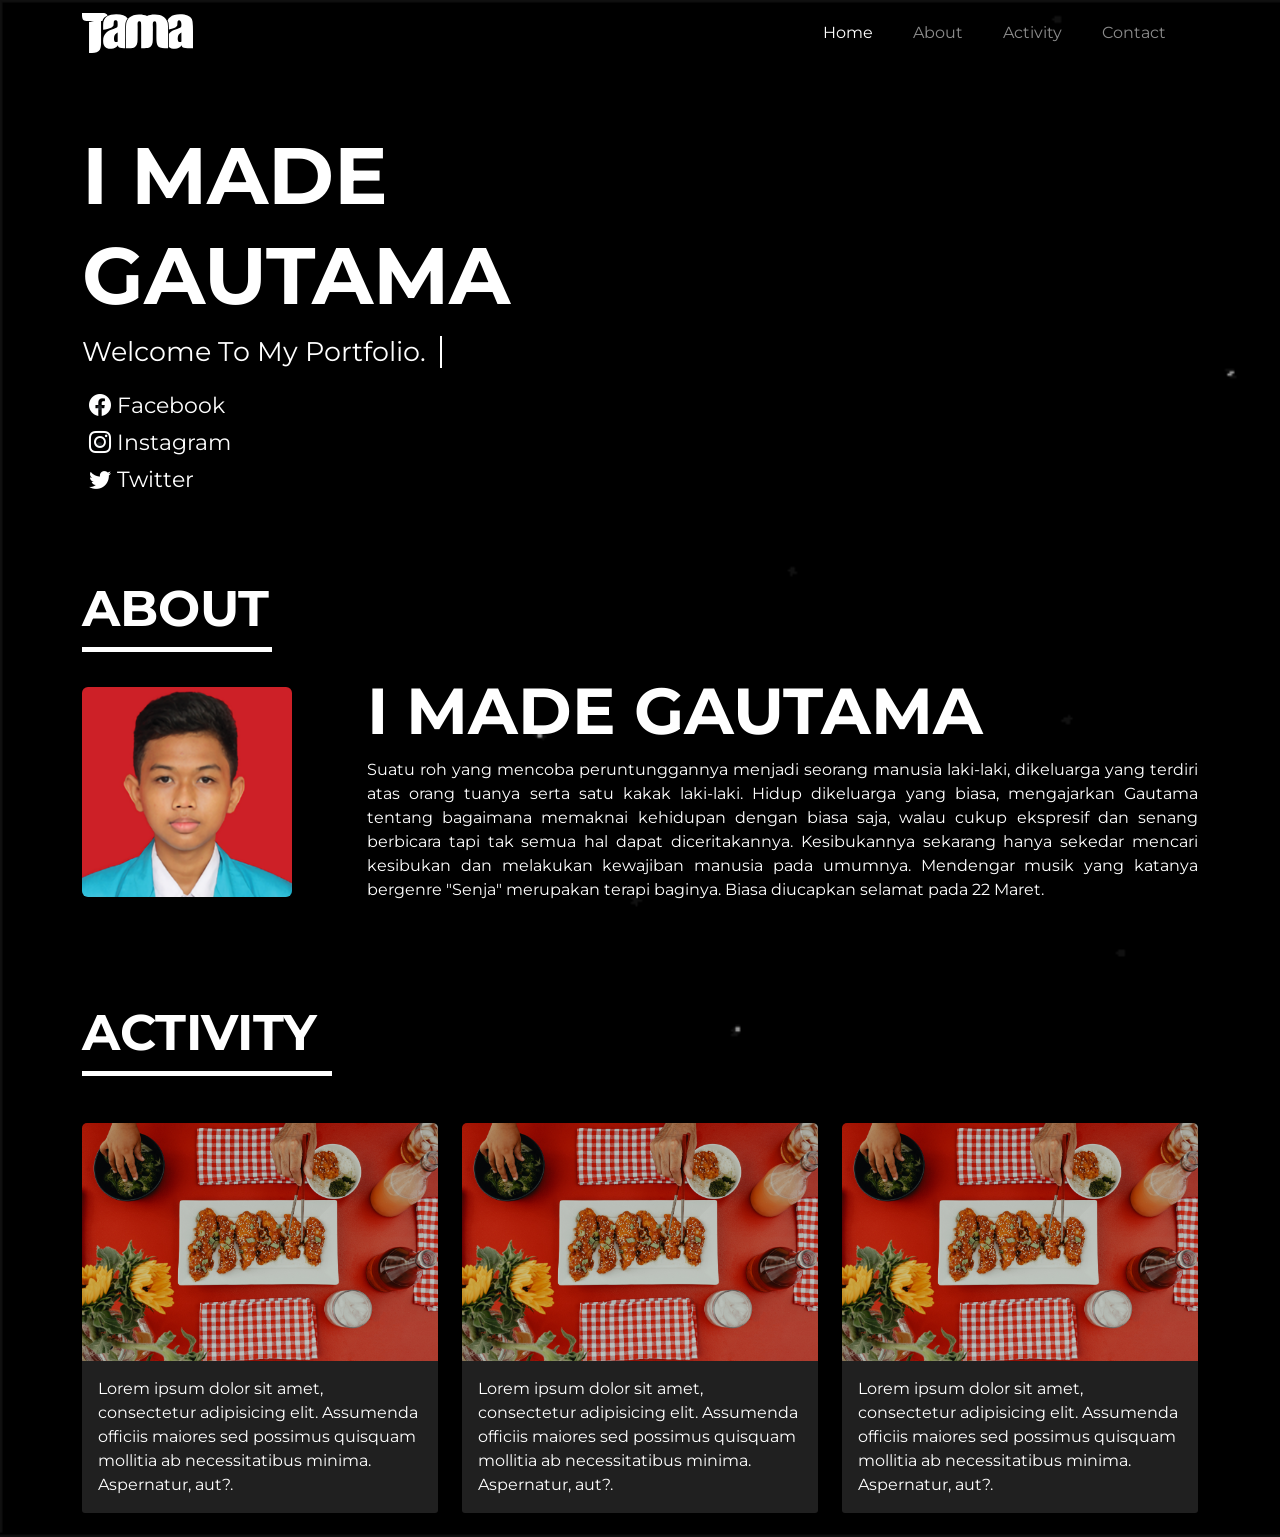
==== commit 3ea3c8fc: "Memperbaiki beberapa hal" ====
--- a/index.html
+++ b/index.html
@@ -21,7 +21,7 @@
     <nav class="navbar navbar-expand-sm navbar-dark">
         <div class="container">
           <a class="navbar-brand" href="#">
-              <img src="logo-tama.svg" alt="Logo Tama" height="40">
+              <img src="img/logo-tama.svg" alt="Logo Tama" height="40">
           </a>
           <button class="navbar-toggler collapsed" type="button" data-bs-toggle="collapse" data-bs-target="#navbarNavAltMarkup" aria-controls="navbarNavAltMarkup" aria-expanded="false" aria-label="Toggle navigation">
             <span class="toggler-icon top-bar"></span>
@@ -67,7 +67,7 @@
           </div>
           <div class="row image-about">
             <div class="col-lg-3 ">
-              <img src="photo.png" alt="Foto Gautama" class="img-fluid rounded ">
+              <img src="img/photo.png" alt="Foto Gautama" class="img-fluid rounded ">
             </div>
             <div class="col-lg-9">
               <h2>I MADE GAUTAMA</h2>
@@ -77,6 +77,7 @@
         </div>
       </section>
       <!-- End of About -->
+      <!-- Activity -->
       <section id="activity">
         <div class="container">
           <div class="judul-activity">
@@ -85,31 +86,32 @@
           <div class="row activity-content">
             <div class="col-md-4 mb-4">
               <div class="card">
-                <img src="project.jpg" class="card-img-top" alt="asas">
+                <img src="img/mockup-activity.jpg" class="card-img-top" alt="asas">
                 <div class="card-body">
-                  <p class="card-text">Some quick example text to build on the card title and make up the bulk of the card's content.</p>
+                  <p class="card-text">Lorem ipsum dolor sit amet, consectetur adipisicing elit. Assumenda officiis maiores sed possimus quisquam mollitia ab necessitatibus minima. Aspernatur, aut?.</p>
                 </div>
               </div>
             </div>
             <div class="col-md-4 mb-4">
               <div class="card">
-                <img src="project.jpg" class="card-img-top" alt="asas">
+                <img src="img/mockup-activity.jpg" class="card-img-top" alt="asas">
                 <div class="card-body">
-                  <p class="card-text">Some quick example text to build on the card title and make up the bulk of the card's content.</p>
+                  <p class="card-text">Lorem ipsum dolor sit amet, consectetur adipisicing elit. Assumenda officiis maiores sed possimus quisquam mollitia ab necessitatibus minima. Aspernatur, aut?.</p>
                 </div>
               </div>
             </div>
             <div class="col-md-4 mb-4">
               <div class="card">
-                <img src="project.jpg" class="card-img-top" alt="asas">
+                <img src="img/mockup-activity.jpg" class="card-img-top" alt="asas">
                 <div class="card-body">
-                  <p class="card-text">Some quick example text to build on the card title and make up the bulk of the card's content.</p>
+                  <p class="card-text">Lorem ipsum dolor sit amet, consectetur adipisicing elit. Assumenda officiis maiores sed possimus quisquam mollitia ab necessitatibus minima. Aspernatur, aut?.</p>
                 </div>
               </div>
             </div>
           </div>
         </div>
       </section>
+      <!-- End of Activity -->
     <!-- JavaScript -->
     <script src="https://cdn.jsdelivr.net/npm/@popperjs/core@2.9.2/dist/umd/popper.min.js" integrity="sha384-IQsoLXl5PILFhosVNubq5LC7Qb9DXgDA9i+tQ8Zj3iwWAwPtgFTxbJ8NT4GN1R8p" crossorigin="anonymous"></script>
     <script src="https://cdn.jsdelivr.net/npm/bootstrap@5.0.2/dist/js/bootstrap.min.js" integrity="sha384-cVKIPhGWiC2Al4u+LWgxfKTRIcfu0JTxR+EQDz/bgldoEyl4H0zUF0QKbrJ0EcQF" crossorigin="anonymous"></script>
--- a/style.css
+++ b/style.css
@@ -2,7 +2,7 @@
 @import url('https://fonts.googleapis.com/css2?family=Montserrat:ital,wght@0,100;0,200;0,300;0,400;0,500;0,600;0,700;0,800;0,900;1,100;1,300;1,400;1,500;1,600;1,700;1,800;1,900&display=swap');
 
 body {
-    background-image: url('background.gif');
+    background-image: url('img/background.gif');
     background-size: cover;
     font-family: 'Montserrat', sans-serif;
 }
